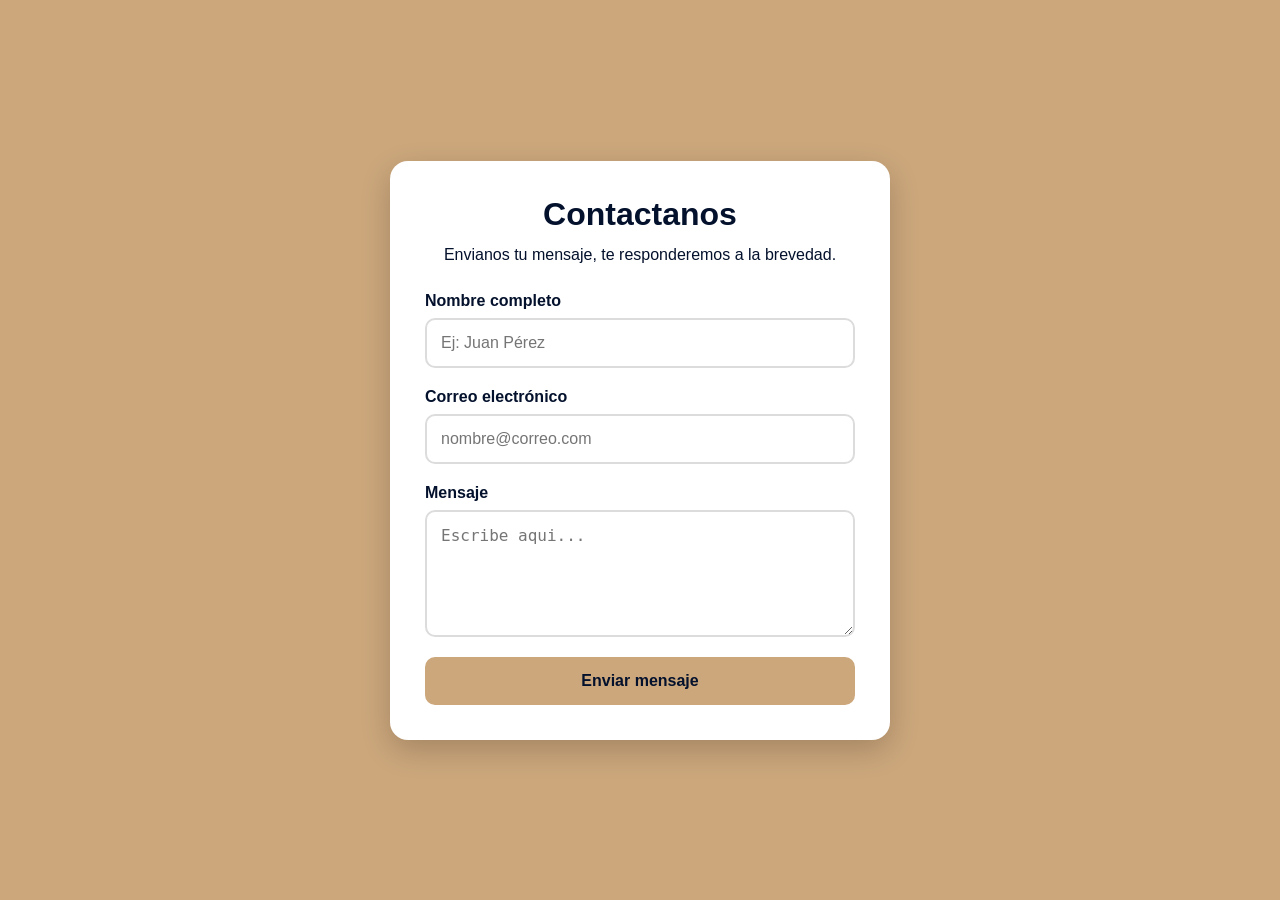
==== contacto.html @ 8063d446 "Primer paso Proyecto" ====
<!DOCTYPE html>
<html lang="es">
<head>
    <meta charset="UTF-8">
    <meta name="viewport" content="width=device-width, initial-scale=1.0">
    <title>Contacto</title>
    <link rel="stylesheet" href="../CSS/contacto.css">

</head>
<body>
    <div class="formulario">
        <form action="https://formspree.io/f/mdabvezy" method="POST">
            <h2>Contactanos</h2>
            <p>Envianos tu mensaje, te responderemos a la brevedad.</p>

            <div class="ingreso_datos">
                <label for="fullname">Nombre completo</label>
                <input type="text" name="name" id="fullname" placeholder="Ej: Juan Pérez" required>
            </div>

            <div class="ingreso_datos">
                <label for="email">Correo electrónico</label>
                <input type="email" name="responder" id="email" placeholder="nombre@correo.com" required>
            </div>

            <div class="ingreso_datos">
                <label for="mensaje">Mensaje</label>
                <textarea name="mensaje" id="mensaje" rows="5" placeholder="Escribe aqui..." required></textarea>
            </div>

            <button type="submit">Enviar mensaje</button>
        </form>
    </div>

</body>
</html>
---- CSS/contacto.css ----
* {
    margin: 0;
    padding: 0;
    box-sizing: border-box;
    
}

body {
    font-family: Arial, Helvetica, sans-serif;
    background: #cca77c;
    min-height: 100vh;
    display: flex;
    justify-content: center;
    align-items: center;
    padding: 20px;
}

.formulario {
    width: 100%;
    max-width: 500px;
    background-color: #ffffff;
    padding: 35px;
    border-radius: 18px;
    box-shadow: 0 10px 30px rgba(0,0,0,0.2);
    animation: aparecer 0.5s ease;
}

.formulario h2 {
    text-align: center;
    color: #04112c;
    margin-bottom: 10px;
    font-size: 32px;
}

.formulario p {
    text-align: center;
    color: #04112c;
    margin-bottom: 25px;
    line-height: 1.5;
}

.ingreso_datos {
    display: flex;
    flex-direction: column;
    margin-bottom: 20px;
}

label {
    margin-bottom: 8px;
    font-weight: bold;
    color: #04112c;
}

input, textarea {
    padding: 14px;
    border: 2px solid #dcdcdc;
    border-radius: 10px;
    font-size: 1rem;
    outline: none;
    transition: all 0.3s ease;
}

input:focus, textarea:focus {
    border-color: #666666;
    box-shadow: 0 0 8px rgba(0, 0, 0, 0.3);
    resize: vertical;
    min-height: 120px;
}

button {
    width: 100%;
    padding: 15px;
    border: none;
    border-radius: 10px;
    background-color: #cca77c;
    color: #04112c;
    font-size: 1rem;
    font-weight: bold;
    cursor: pointer;
    transition: background 0.3s ease, transform 0.2s ease;
}

button:hover {
    background-color: #ecdac0;
    color: #745e45;
    transform: translateY(-2px);
}

button:active{
    transform: scale(0.98);
}

@keyframes aparecer{
    from{
        opacity: 0;
        transform: translateY(20px);
    }

    to{
        opacity: 1;
        transform: translateY(0);
    }
}

@media (max-width: 600px){

    .formulario{
        padding: 25px;
    }

    h2{
        font-size: 1.6rem;
    }

    p{
        font-size: 0.95rem;
    }

    .ingreso_datos input,
    .ingreso_datos textarea{
        padding: 12px;
    }

    button{
        padding: 13px;
    }
}
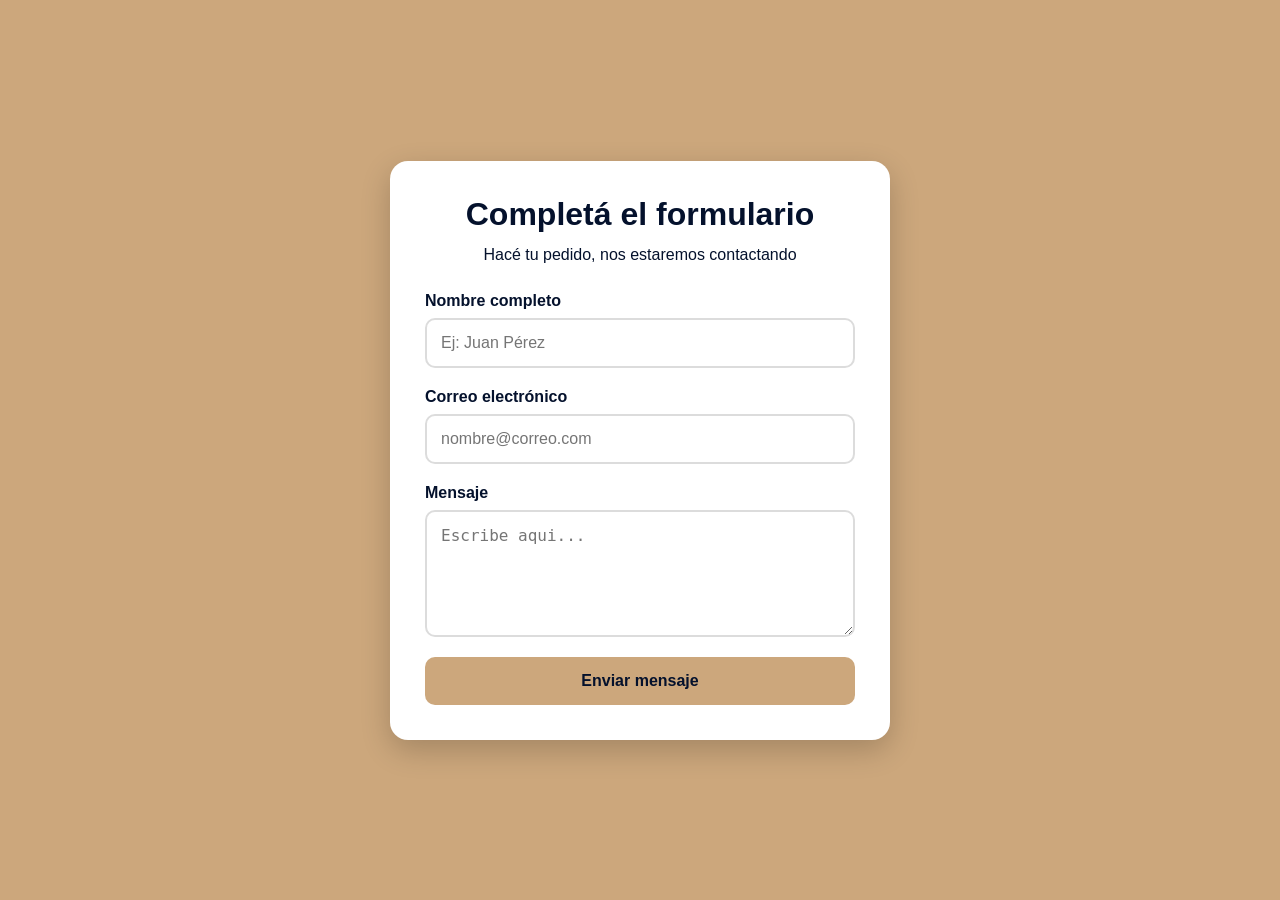
==== commit 600b0504: ""menu hamburguesa ok"" ====
--- a/contacto.html
+++ b/contacto.html
@@ -10,8 +10,8 @@
 <body>
     <div class="formulario">
         <form action="https://formspree.io/f/mdabvezy" method="POST">
-            <h2>Contactanos</h2>
-            <p>Envianos tu mensaje, te responderemos a la brevedad.</p>
+            <h2>Completá el formulario</h2>
+            <p>Hacé tu pedido, nos estaremos contactando</p>
 
             <div class="ingreso_datos">
                 <label for="fullname">Nombre completo</label>
@@ -31,6 +31,5 @@
             <button type="submit">Enviar mensaje</button>
         </form>
     </div>
-
 </body>
 </html>
--- a/CSS/contacto.css
+++ b/CSS/contacto.css
@@ -2,7 +2,6 @@
     margin: 0;
     padding: 0;
     box-sizing: border-box;
-    
 }
 
 body {
